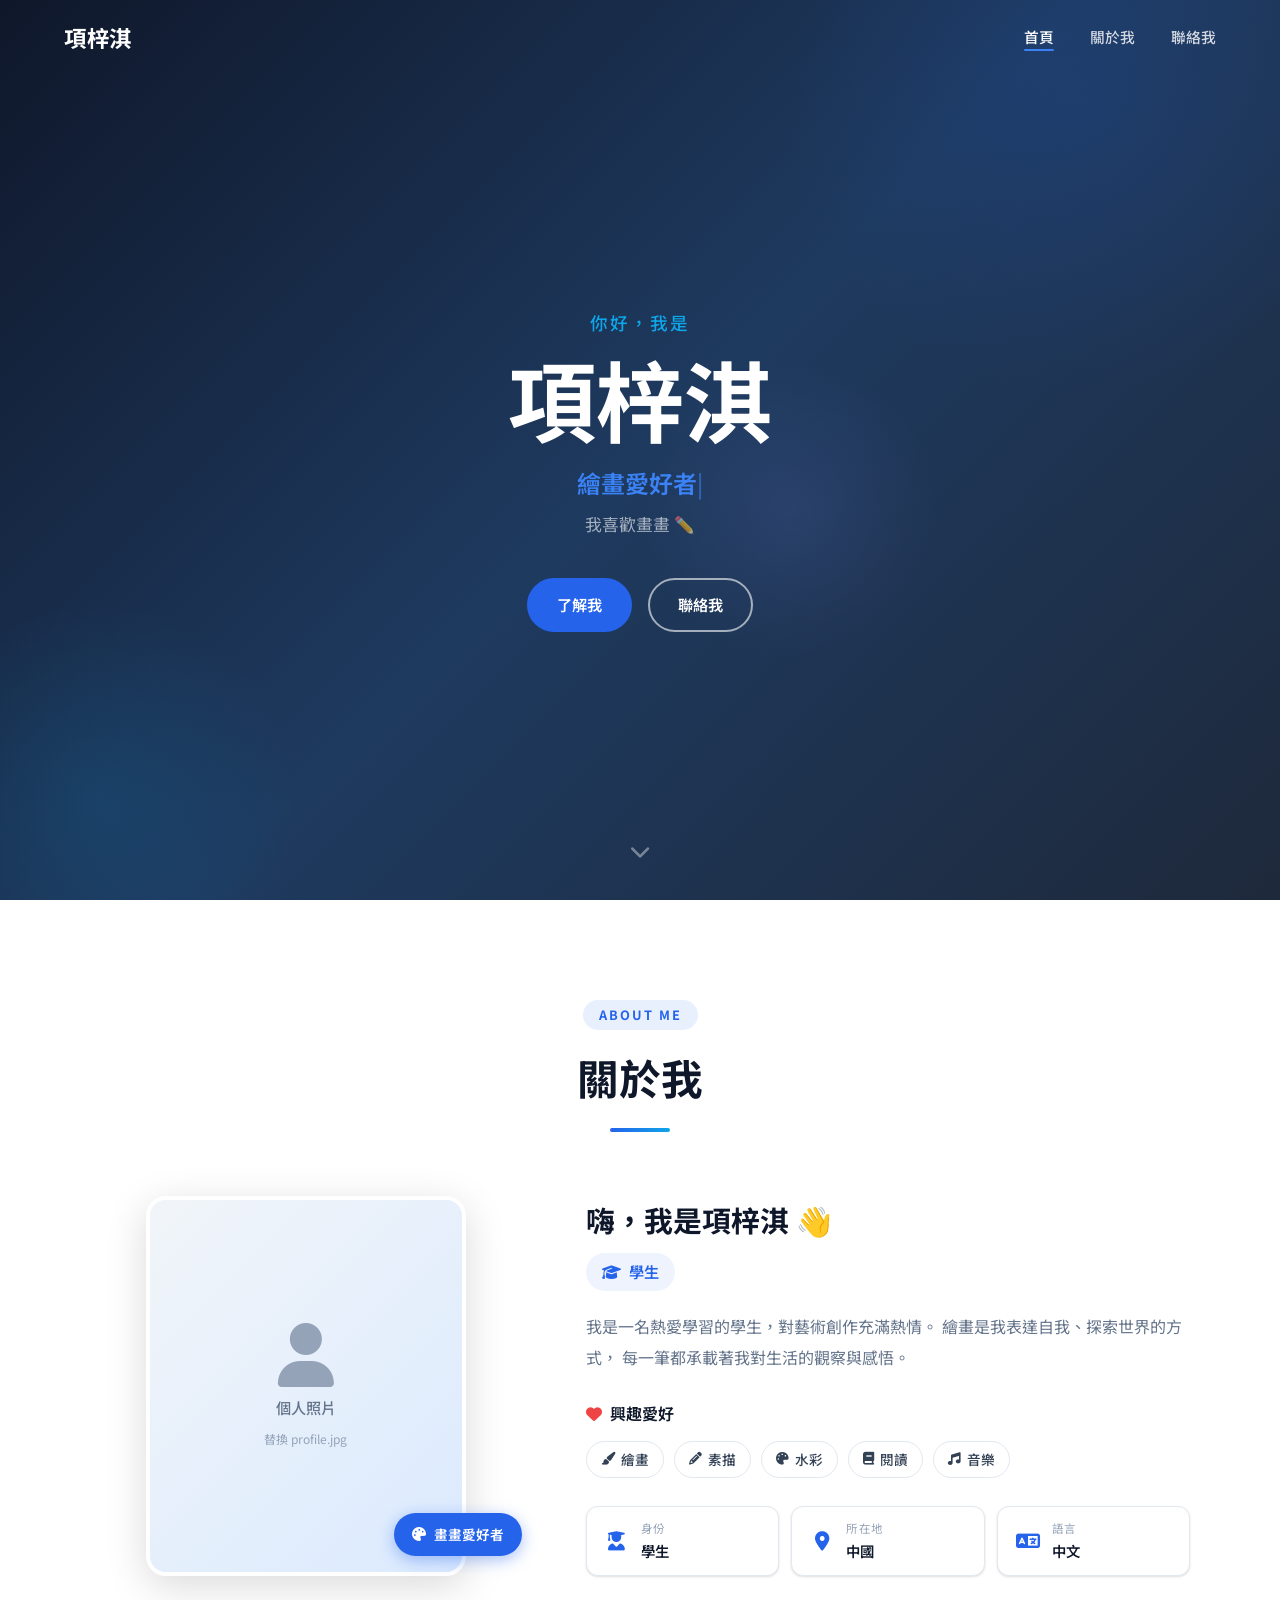
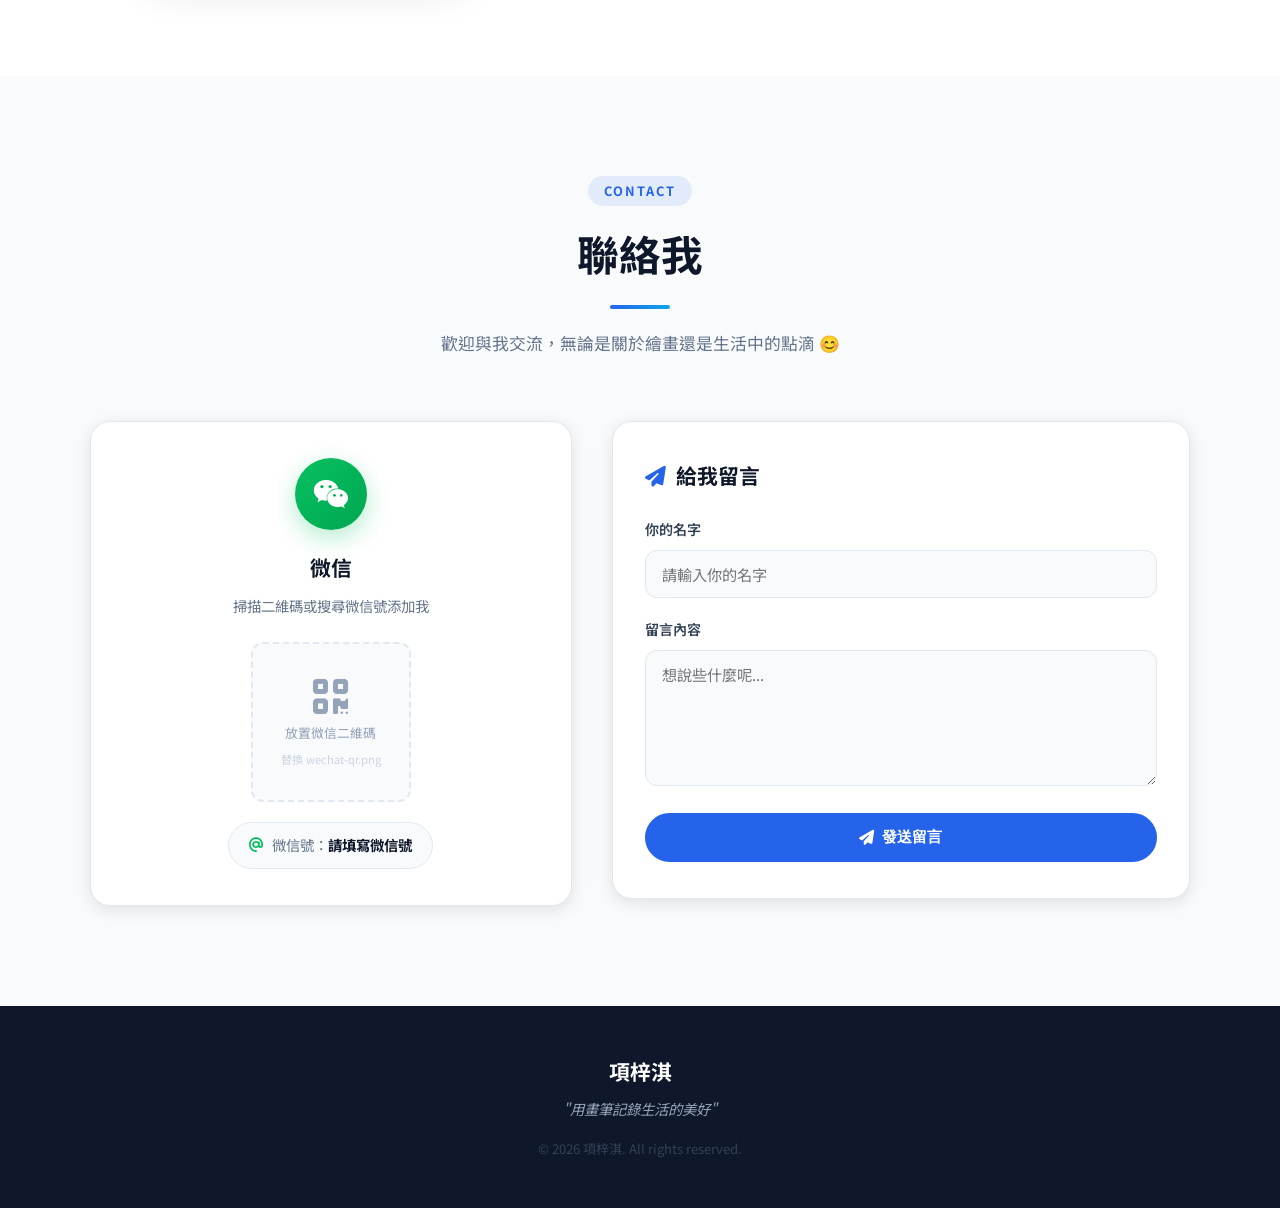
==== index.html @ d7fc3fc5 "feat: 初始化个人网站" ====
<!DOCTYPE html>
<html lang="zh-TW">
<head>
  <meta charset="UTF-8" />
  <meta name="viewport" content="width=device-width, initial-scale=1.0" />
  <title>項梓淇 | 個人網站</title>
  <link rel="stylesheet" href="style.css" />
  <link rel="preconnect" href="https://fonts.googleapis.com" />
  <link href="https://fonts.googleapis.com/css2?family=Noto+Sans+TC:wght@300;400;500;700&family=Montserrat:wght@300;400;600;700&display=swap" rel="stylesheet" />
  <link rel="stylesheet" href="https://cdnjs.cloudflare.com/ajax/libs/font-awesome/6.5.0/css/all.min.css" />
</head>
<body>

  <!-- ===== 導航欄 ===== -->
  <header class="navbar" id="navbar">
    <div class="nav-container">
      <a href="#home" class="nav-logo">項梓淇</a>
      <nav>
        <ul class="nav-links" id="nav-links">
          <li><a href="#home" class="nav-link active">首頁</a></li>
          <li><a href="#about" class="nav-link">關於我</a></li>
          <li><a href="#contact" class="nav-link">聯絡我</a></li>
        </ul>
      </nav>
      <button class="hamburger" id="hamburger" aria-label="選單">
        <span></span><span></span><span></span>
      </button>
    </div>
  </header>

  <!-- ===== 首頁 Hero ===== -->
  <section class="hero" id="home">
    <div class="hero-bg">
      <div class="hero-shape shape1"></div>
      <div class="hero-shape shape2"></div>
      <div class="hero-shape shape3"></div>
    </div>
    <div class="hero-content">
      <p class="hero-greeting">你好，我是</p>
      <h1 class="hero-name">項梓淇</h1>
      <p class="hero-title">
        <span class="typed-text" id="typed"></span><span class="cursor">|</span>
      </p>
      <p class="hero-tagline">我喜歡畫畫 ✏️</p>
      <div class="hero-btns">
        <a href="#about" class="btn btn-primary">了解我</a>
        <a href="#contact" class="btn btn-outline">聯絡我</a>
      </div>
    </div>
    <div class="hero-scroll">
      <a href="#about"><i class="fas fa-chevron-down"></i></a>
    </div>
  </section>

  <!-- ===== 關於我 ===== -->
  <section class="section" id="about">
    <div class="container">
      <div class="section-header">
        <span class="section-tag">About Me</span>
        <h2 class="section-title">關於我</h2>
        <div class="section-divider"></div>
      </div>
      <div class="about-grid">
        <!-- 照片區 -->
        <div class="about-photo-wrap" data-aos="fade-right">
          <div class="about-photo-frame">
            <div class="about-photo-placeholder">
              <i class="fas fa-user"></i>
              <p>個人照片</p>
              <small>替換 profile.jpg</small>
            </div>
            <!-- 如有照片請取消下方註解並刪除 placeholder -->
            <!-- <img src="profile.jpg" alt="項梓淇" class="about-photo" /> -->
          </div>
          <div class="about-badge">
            <i class="fas fa-palette"></i>
            <span>畫畫愛好者</span>
          </div>
        </div>

        <!-- 文字區 -->
        <div class="about-text" data-aos="fade-left">
          <h3 class="about-name">嗨，我是項梓淇 👋</h3>
          <p class="about-role"><i class="fas fa-graduation-cap"></i> 學生</p>
          <p class="about-desc">
            我是一名熱愛學習的學生，對藝術創作充滿熱情。
            繪畫是我表達自我、探索世界的方式，
            每一筆都承載著我對生活的觀察與感悟。
          </p>

          <!-- 興趣愛好 -->
          <div class="hobbies">
            <h4><i class="fas fa-heart"></i> 興趣愛好</h4>
            <div class="hobby-tags">
              <span class="hobby-tag"><i class="fas fa-paint-brush"></i> 繪畫</span>
              <span class="hobby-tag"><i class="fas fa-pencil-alt"></i> 素描</span>
              <span class="hobby-tag"><i class="fas fa-palette"></i> 水彩</span>
              <span class="hobby-tag"><i class="fas fa-book"></i> 閱讀</span>
              <span class="hobby-tag"><i class="fas fa-music"></i> 音樂</span>
            </div>
          </div>

          <!-- 個人資訊卡 -->
          <div class="info-cards">
            <div class="info-card">
              <i class="fas fa-user-graduate"></i>
              <div>
                <span class="info-label">身份</span>
                <span class="info-value">學生</span>
              </div>
            </div>
            <div class="info-card">
              <i class="fas fa-map-marker-alt"></i>
              <div>
                <span class="info-label">所在地</span>
                <span class="info-value">中國</span>
              </div>
            </div>
            <div class="info-card">
              <i class="fas fa-language"></i>
              <div>
                <span class="info-label">語言</span>
                <span class="info-value">中文</span>
              </div>
            </div>
          </div>
        </div>
      </div>
    </div>
  </section>

  <!-- ===== 聯絡我 ===== -->
  <section class="section section-alt" id="contact">
    <div class="container">
      <div class="section-header">
        <span class="section-tag">Contact</span>
        <h2 class="section-title">聯絡我</h2>
        <div class="section-divider"></div>
        <p class="section-desc">歡迎與我交流，無論是關於繪畫還是生活中的點滴 😊</p>
      </div>

      <div class="contact-wrap">
        <!-- 微信卡片 -->
        <div class="contact-card wechat-card" data-aos="fade-up">
          <div class="contact-card-icon">
            <i class="fab fa-weixin"></i>
          </div>
          <h3>微信</h3>
          <p>掃描二維碼或搜尋微信號添加我</p>
          <div class="wechat-qr">
            <div class="qr-placeholder">
              <i class="fas fa-qrcode"></i>
              <p>放置微信二維碼</p>
              <small>替換 wechat-qr.png</small>
            </div>
            <!-- 如有二維碼請取消下方註解 -->
            <!-- <img src="wechat-qr.png" alt="微信二維碼" /> -->
          </div>
          <div class="wechat-id">
            <i class="fas fa-at"></i>
            <span>微信號：<strong>請填寫微信號</strong></span>
          </div>
        </div>

        <!-- 留言/打招呼 -->
        <div class="contact-form-wrap" data-aos="fade-up" data-aos-delay="100">
          <h3><i class="fas fa-paper-plane"></i> 給我留言</h3>
          <form class="contact-form" id="contact-form">
            <div class="form-group">
              <label for="name">你的名字</label>
              <input type="text" id="name" placeholder="請輸入你的名字" required />
            </div>
            <div class="form-group">
              <label for="message">留言內容</label>
              <textarea id="message" rows="5" placeholder="想說些什麼呢..." required></textarea>
            </div>
            <button type="submit" class="btn btn-primary btn-full">
              <i class="fas fa-paper-plane"></i> 發送留言
            </button>
          </form>
          <div class="form-success" id="form-success">
            <i class="fas fa-check-circle"></i>
            <p>留言已收到，謝謝你！</p>
          </div>
        </div>
      </div>
    </div>
  </section>

  <!-- ===== 頁尾 ===== -->
  <footer class="footer">
    <div class="container">
      <div class="footer-inner">
        <p class="footer-name">項梓淇</p>
        <p class="footer-quote">"用畫筆記錄生活的美好"</p>
        <p class="footer-copy">© 2026 項梓淇. All rights reserved.</p>
      </div>
    </div>
  </footer>

  <script src="script.js"></script>
</body>
</html>
---- style.css ----
/* ===========================
   CSS Reset & Variables
=========================== */
*, *::before, *::after {
  box-sizing: border-box;
  margin: 0;
  padding: 0;
}

:root {
  /* 專業商務藍灰色調 */
  --primary:       #2563eb;
  --primary-dark:  #1d4ed8;
  --primary-light: #3b82f6;
  --accent:        #0ea5e9;
  --secondary:     #64748b;
  --dark:          #0f172a;
  --dark-2:        #1e293b;
  --dark-3:        #334155;
  --gray:          #94a3b8;
  --light:         #f1f5f9;
  --lighter:       #f8fafc;
  --white:         #ffffff;
  --border:        #e2e8f0;
  --shadow-sm:     0 1px 3px rgba(0,0,0,.08), 0 1px 2px rgba(0,0,0,.06);
  --shadow:        0 4px 16px rgba(0,0,0,.10);
  --shadow-lg:     0 10px 40px rgba(0,0,0,.15);
  --radius:        12px;
  --radius-lg:     20px;
  --radius-full:   9999px;
  --transition:    all .3s cubic-bezier(.4,0,.2,1);
  --font-main:     'Noto Sans TC', 'Montserrat', sans-serif;
}

html {
  scroll-behavior: smooth;
  font-size: 16px;
}

body {
  font-family: var(--font-main);
  color: var(--dark);
  background: var(--white);
  line-height: 1.7;
  overflow-x: hidden;
}

a { text-decoration: none; color: inherit; }
ul { list-style: none; }
img { max-width: 100%; display: block; }

/* ===========================
   Scrollbar
=========================== */
::-webkit-scrollbar { width: 6px; }
::-webkit-scrollbar-track { background: var(--light); }
::-webkit-scrollbar-thumb { background: var(--primary); border-radius: 3px; }

/* ===========================
   Buttons
=========================== */
.btn {
  display: inline-flex;
  align-items: center;
  gap: 8px;
  padding: 12px 28px;
  border-radius: var(--radius-full);
  font-size: .95rem;
  font-weight: 600;
  cursor: pointer;
  border: 2px solid transparent;
  transition: var(--transition);
  white-space: nowrap;
}

.btn-primary {
  background: var(--primary);
  color: var(--white);
  border-color: var(--primary);
}
.btn-primary:hover {
  background: var(--primary-dark);
  border-color: var(--primary-dark);
  transform: translateY(-2px);
  box-shadow: 0 8px 24px rgba(37,99,235,.35);
}

.btn-outline {
  background: transparent;
  color: var(--white);
  border-color: rgba(255,255,255,.6);
}
.btn-outline:hover {
  background: rgba(255,255,255,.15);
  border-color: var(--white);
  transform: translateY(-2px);
}

.btn-full { width: 100%; justify-content: center; }

/* ===========================
   Navbar
=========================== */
.navbar {
  position: fixed;
  top: 0; left: 0; right: 0;
  z-index: 1000;
  background: transparent;
  transition: var(--transition);
  padding: 0;
}

.navbar.scrolled {
  background: rgba(15,23,42,.95);
  backdrop-filter: blur(12px);
  box-shadow: 0 2px 20px rgba(0,0,0,.2);
}

.nav-container {
  max-width: 1200px;
  margin: 0 auto;
  padding: 18px 24px;
  display: flex;
  align-items: center;
  justify-content: space-between;
}

.nav-logo {
  font-size: 1.4rem;
  font-weight: 700;
  color: var(--white);
  letter-spacing: .5px;
}

.nav-links {
  display: flex;
  gap: 36px;
}

.nav-link {
  color: rgba(255,255,255,.8);
  font-size: .92rem;
  font-weight: 500;
  position: relative;
  transition: var(--transition);
}

.nav-link::after {
  content: '';
  position: absolute;
  bottom: -4px; left: 0;
  width: 0; height: 2px;
  background: var(--primary-light);
  border-radius: 2px;
  transition: width .3s ease;
}

.nav-link:hover,
.nav-link.active {
  color: var(--white);
}
.nav-link:hover::after,
.nav-link.active::after {
  width: 100%;
}

/* Hamburger */
.hamburger {
  display: none;
  flex-direction: column;
  gap: 5px;
  background: none;
  border: none;
  cursor: pointer;
  padding: 4px;
}
.hamburger span {
  width: 24px; height: 2px;
  background: var(--white);
  border-radius: 2px;
  transition: var(--transition);
  display: block;
}
.hamburger.open span:nth-child(1) { transform: translateY(7px) rotate(45deg); }
.hamburger.open span:nth-child(2) { opacity: 0; }
.hamburger.open span:nth-child(3) { transform: translateY(-7px) rotate(-45deg); }

/* ===========================
   Hero
=========================== */
.hero {
  position: relative;
  min-height: 100vh;
  display: flex;
  align-items: center;
  justify-content: center;
  text-align: center;
  overflow: hidden;
  background: linear-gradient(135deg, #0f172a 0%, #1e3a5f 50%, #1e293b 100%);
  padding: 100px 24px 60px;
}

.hero-bg { position: absolute; inset: 0; overflow: hidden; }

.hero-shape {
  position: absolute;
  border-radius: 50%;
  opacity: .12;
}
.shape1 {
  width: 600px; height: 600px;
  background: radial-gradient(circle, var(--primary) 0%, transparent 70%);
  top: -200px; right: -100px;
  animation: float 8s ease-in-out infinite;
}
.shape2 {
  width: 400px; height: 400px;
  background: radial-gradient(circle, var(--accent) 0%, transparent 70%);
  bottom: -100px; left: -100px;
  animation: float 10s ease-in-out infinite reverse;
}
.shape3 {
  width: 300px; height: 300px;
  background: radial-gradient(circle, #818cf8 0%, transparent 70%);
  top: 40%; left: 50%;
  animation: float 12s ease-in-out infinite;
}

@keyframes float {
  0%, 100% { transform: translateY(0) scale(1); }
  50%       { transform: translateY(-30px) scale(1.05); }
}

.hero-content {
  position: relative;
  z-index: 1;
  max-width: 700px;
}

.hero-greeting {
  font-size: 1.1rem;
  color: var(--accent);
  font-weight: 500;
  letter-spacing: 2px;
  text-transform: uppercase;
  margin-bottom: 12px;
  opacity: 0;
  animation: fadeUp .6s ease .3s forwards;
}

.hero-name {
  font-size: clamp(3rem, 8vw, 5.5rem);
  font-weight: 700;
  color: var(--white);
  line-height: 1.1;
  margin-bottom: 16px;
  opacity: 0;
  animation: fadeUp .6s ease .5s forwards;
}

.hero-title {
  font-size: clamp(1.1rem, 3vw, 1.5rem);
  color: rgba(255,255,255,.7);
  margin-bottom: 12px;
  height: 2.2rem;
  opacity: 0;
  animation: fadeUp .6s ease .7s forwards;
}

.typed-text { color: var(--primary-light); font-weight: 600; }
.cursor {
  display: inline-block;
  color: var(--primary-light);
  animation: blink 1s step-end infinite;
  font-weight: 300;
}
@keyframes blink { 0%,100%{opacity:1} 50%{opacity:0} }

.hero-tagline {
  font-size: 1.05rem;
  color: rgba(255,255,255,.6);
  margin-bottom: 40px;
  opacity: 0;
  animation: fadeUp .6s ease .9s forwards;
}

.hero-btns {
  display: flex;
  gap: 16px;
  justify-content: center;
  flex-wrap: wrap;
  opacity: 0;
  animation: fadeUp .6s ease 1.1s forwards;
}

.hero-scroll {
  position: absolute;
  bottom: 32px; left: 50%;
  transform: translateX(-50%);
  color: rgba(255,255,255,.4);
  font-size: 1.3rem;
  animation: bounce 2s ease-in-out infinite;
  z-index: 1;
}
@keyframes bounce {
  0%,100%{ transform: translateX(-50%) translateY(0); }
  50%    { transform: translateX(-50%) translateY(8px); }
}

@keyframes fadeUp {
  from { opacity: 0; transform: translateY(24px); }
  to   { opacity: 1; transform: translateY(0); }
}

/* ===========================
   Section Commons
=========================== */
.section { padding: 100px 24px; }
.section-alt { background: var(--lighter); }

.container {
  max-width: 1100px;
  margin: 0 auto;
}

.section-header {
  text-align: center;
  margin-bottom: 64px;
}

.section-tag {
  display: inline-block;
  background: rgba(37,99,235,.1);
  color: var(--primary);
  font-size: .8rem;
  font-weight: 700;
  letter-spacing: 2px;
  text-transform: uppercase;
  padding: 4px 16px;
  border-radius: var(--radius-full);
  margin-bottom: 12px;
}

.section-title {
  font-size: clamp(1.8rem, 4vw, 2.6rem);
  font-weight: 700;
  color: var(--dark);
  margin-bottom: 16px;
}

.section-divider {
  width: 60px; height: 4px;
  background: linear-gradient(90deg, var(--primary), var(--accent));
  border-radius: 2px;
  margin: 0 auto 20px;
}

.section-desc {
  color: var(--secondary);
  font-size: 1.05rem;
  max-width: 500px;
  margin: 0 auto;
}

/* ===========================
   About
=========================== */
.about-grid {
  display: grid;
  grid-template-columns: 1fr 1.4fr;
  gap: 64px;
  align-items: start;
}

/* Photo */
.about-photo-wrap {
  position: relative;
  display: flex;
  justify-content: center;
}

.about-photo-frame {
  width: 320px; height: 380px;
  border-radius: var(--radius-lg);
  overflow: hidden;
  box-shadow: var(--shadow-lg);
  border: 4px solid var(--white);
  background: var(--light);
  position: relative;
}

.about-photo {
  width: 100%; height: 100%;
  object-fit: cover;
}

.about-photo-placeholder {
  width: 100%; height: 100%;
  display: flex;
  flex-direction: column;
  align-items: center;
  justify-content: center;
  background: linear-gradient(135deg, var(--light) 0%, #dbeafe 100%);
  color: var(--secondary);
  gap: 8px;
}
.about-photo-placeholder i { font-size: 4rem; color: var(--gray); }
.about-photo-placeholder p { font-size: .95rem; font-weight: 500; color: var(--secondary); }
.about-photo-placeholder small { font-size: .75rem; color: var(--gray); }

.about-badge {
  position: absolute;
  bottom: 20px;
  right: 0;
  background: var(--primary);
  color: var(--white);
  padding: 10px 18px;
  border-radius: var(--radius-full);
  display: flex;
  align-items: center;
  gap: 8px;
  font-size: .85rem;
  font-weight: 600;
  box-shadow: 0 4px 16px rgba(37,99,235,.4);
}

/* Text */
.about-name {
  font-size: 1.8rem;
  font-weight: 700;
  color: var(--dark);
  margin-bottom: 8px;
}

.about-role {
  display: inline-flex;
  align-items: center;
  gap: 8px;
  color: var(--primary);
  font-size: .95rem;
  font-weight: 600;
  background: rgba(37,99,235,.08);
  padding: 6px 16px;
  border-radius: var(--radius-full);
  margin-bottom: 20px;
}

.about-desc {
  color: var(--secondary);
  line-height: 1.9;
  margin-bottom: 28px;
  font-size: 1rem;
}

/* Hobbies */
.hobbies { margin-bottom: 28px; }
.hobbies h4 {
  font-size: 1rem;
  font-weight: 600;
  color: var(--dark);
  margin-bottom: 14px;
  display: flex;
  align-items: center;
  gap: 8px;
}
.hobbies h4 i { color: #ef4444; }

.hobby-tags { display: flex; flex-wrap: wrap; gap: 10px; }

.hobby-tag {
  display: inline-flex;
  align-items: center;
  gap: 6px;
  background: var(--white);
  border: 1.5px solid var(--border);
  color: var(--dark-3);
  font-size: .85rem;
  font-weight: 500;
  padding: 6px 14px;
  border-radius: var(--radius-full);
  transition: var(--transition);
  cursor: default;
}
.hobby-tag:hover {
  border-color: var(--primary);
  color: var(--primary);
  background: rgba(37,99,235,.06);
  transform: translateY(-2px);
}
.hobby-tag i { font-size: .8rem; }

/* Info Cards */
.info-cards { display: flex; flex-wrap: wrap; gap: 12px; }

.info-card {
  display: flex;
  align-items: center;
  gap: 12px;
  background: var(--white);
  border: 1px solid var(--border);
  padding: 12px 18px;
  border-radius: var(--radius);
  box-shadow: var(--shadow-sm);
  flex: 1;
  min-width: 140px;
  transition: var(--transition);
}
.info-card:hover {
  border-color: var(--primary);
  box-shadow: 0 4px 16px rgba(37,99,235,.12);
  transform: translateY(-2px);
}
.info-card > i {
  font-size: 1.2rem;
  color: var(--primary);
  width: 24px;
  text-align: center;
}
.info-card div { display: flex; flex-direction: column; }
.info-label { font-size: .72rem; color: var(--gray); text-transform: uppercase; letter-spacing: .5px; }
.info-value { font-size: .9rem; font-weight: 600; color: var(--dark); }

/* ===========================
   Contact
=========================== */
.contact-wrap {
  display: grid;
  grid-template-columns: 1fr 1.2fr;
  gap: 40px;
  align-items: start;
}

/* WeChat Card */
.contact-card {
  background: var(--white);
  border-radius: var(--radius-lg);
  padding: 36px 28px;
  text-align: center;
  box-shadow: var(--shadow);
  border: 1px solid var(--border);
  transition: var(--transition);
}
.contact-card:hover {
  box-shadow: var(--shadow-lg);
  transform: translateY(-4px);
}

.contact-card-icon {
  width: 72px; height: 72px;
  background: linear-gradient(135deg, #07c160, #00a651);
  border-radius: 50%;
  display: flex;
  align-items: center;
  justify-content: center;
  margin: 0 auto 20px;
  box-shadow: 0 8px 24px rgba(7,193,96,.3);
}
.contact-card-icon i { font-size: 2rem; color: var(--white); }

.contact-card h3 {
  font-size: 1.3rem;
  font-weight: 700;
  color: var(--dark);
  margin-bottom: 8px;
}
.contact-card > p {
  color: var(--secondary);
  font-size: .9rem;
  margin-bottom: 24px;
}

.wechat-qr {
  margin-bottom: 20px;
}
.qr-placeholder {
  width: 160px; height: 160px;
  border: 2px dashed var(--border);
  border-radius: var(--radius);
  display: flex;
  flex-direction: column;
  align-items: center;
  justify-content: center;
  margin: 0 auto;
  color: var(--gray);
  gap: 6px;
  background: var(--lighter);
}
.qr-placeholder i { font-size: 2.5rem; color: var(--gray); }
.qr-placeholder p { font-size: .8rem; }
.qr-placeholder small { font-size: .7rem; color: #cbd5e1; }

.wechat-qr img {
  width: 160px; height: 160px;
  object-fit: contain;
  border-radius: var(--radius);
  margin: 0 auto;
}

.wechat-id {
  display: inline-flex;
  align-items: center;
  gap: 8px;
  background: var(--lighter);
  border: 1px solid var(--border);
  padding: 10px 20px;
  border-radius: var(--radius-full);
  font-size: .9rem;
  color: var(--secondary);
}
.wechat-id strong { color: var(--dark); }
.wechat-id i { color: #07c160; }

/* Form */
.contact-form-wrap {
  background: var(--white);
  border-radius: var(--radius-lg);
  padding: 36px 32px;
  box-shadow: var(--shadow);
  border: 1px solid var(--border);
}
.contact-form-wrap h3 {
  font-size: 1.3rem;
  font-weight: 700;
  color: var(--dark);
  margin-bottom: 24px;
  display: flex;
  align-items: center;
  gap: 10px;
}
.contact-form-wrap h3 i { color: var(--primary); }

.form-group { margin-bottom: 20px; }

.form-group label {
  display: block;
  font-size: .88rem;
  font-weight: 600;
  color: var(--dark-3);
  margin-bottom: 8px;
}

.form-group input,
.form-group textarea {
  width: 100%;
  padding: 12px 16px;
  border: 1.5px solid var(--border);
  border-radius: var(--radius);
  font-size: .95rem;
  font-family: var(--font-main);
  color: var(--dark);
  background: var(--lighter);
  transition: var(--transition);
  outline: none;
  resize: vertical;
}

.form-group input:focus,
.form-group textarea:focus {
  border-color: var(--primary);
  background: var(--white);
  box-shadow: 0 0 0 3px rgba(37,99,235,.1);
}

.form-success {
  display: none;
  flex-direction: column;
  align-items: center;
  gap: 12px;
  padding: 32px;
  text-align: center;
  color: #16a34a;
}
.form-success.show { display: flex; }
.form-success i { font-size: 2.5rem; }
.form-success p { font-size: 1rem; font-weight: 500; color: var(--dark); }

/* ===========================
   Footer
=========================== */
.footer {
  background: var(--dark);
  padding: 48px 24px;
  text-align: center;
}

.footer-inner { display: flex; flex-direction: column; gap: 8px; align-items: center; }

.footer-name {
  font-size: 1.3rem;
  font-weight: 700;
  color: var(--white);
}

.footer-quote {
  font-size: .9rem;
  color: var(--gray);
  font-style: italic;
}

.footer-copy {
  font-size: .82rem;
  color: var(--dark-3);
  margin-top: 8px;
}

/* ===========================
   Animations (data-aos simulate)
=========================== */
[data-aos] {
  opacity: 0;
  transform: translateY(30px);
  transition: opacity .7s ease, transform .7s ease;
}
[data-aos].aos-animate {
  opacity: 1;
  transform: translateY(0);
}
[data-aos][data-aos-delay="100"] { transition-delay: .1s; }
[data-aos][data-aos-delay="200"] { transition-delay: .2s; }

/* ===========================
   Responsive
=========================== */
@media (max-width: 900px) {
  .about-grid {
    grid-template-columns: 1fr;
    gap: 48px;
  }
  .about-photo-wrap { justify-content: center; }

  .contact-wrap {
    grid-template-columns: 1fr;
  }
}

@media (max-width: 640px) {
  .section { padding: 72px 20px; }

  .nav-links {
    position: fixed;
    top: 0; right: -100%;
    width: 70%; height: 100vh;
    background: rgba(15,23,42,.98);
    backdrop-filter: blur(12px);
    flex-direction: column;
    justify-content: center;
    align-items: center;
    gap: 40px;
    transition: right .3s ease;
  }
  .nav-links.open { right: 0; }
  .nav-link { font-size: 1.1rem; }

  .hamburger { display: flex; }

  .hero-btns { flex-direction: column; align-items: center; }
  .hero-btns .btn { width: 200px; justify-content: center; }

  .about-photo-frame { width: 260px; height: 310px; }

  .info-cards { flex-direction: column; }

  .contact-form-wrap { padding: 28px 20px; }
}
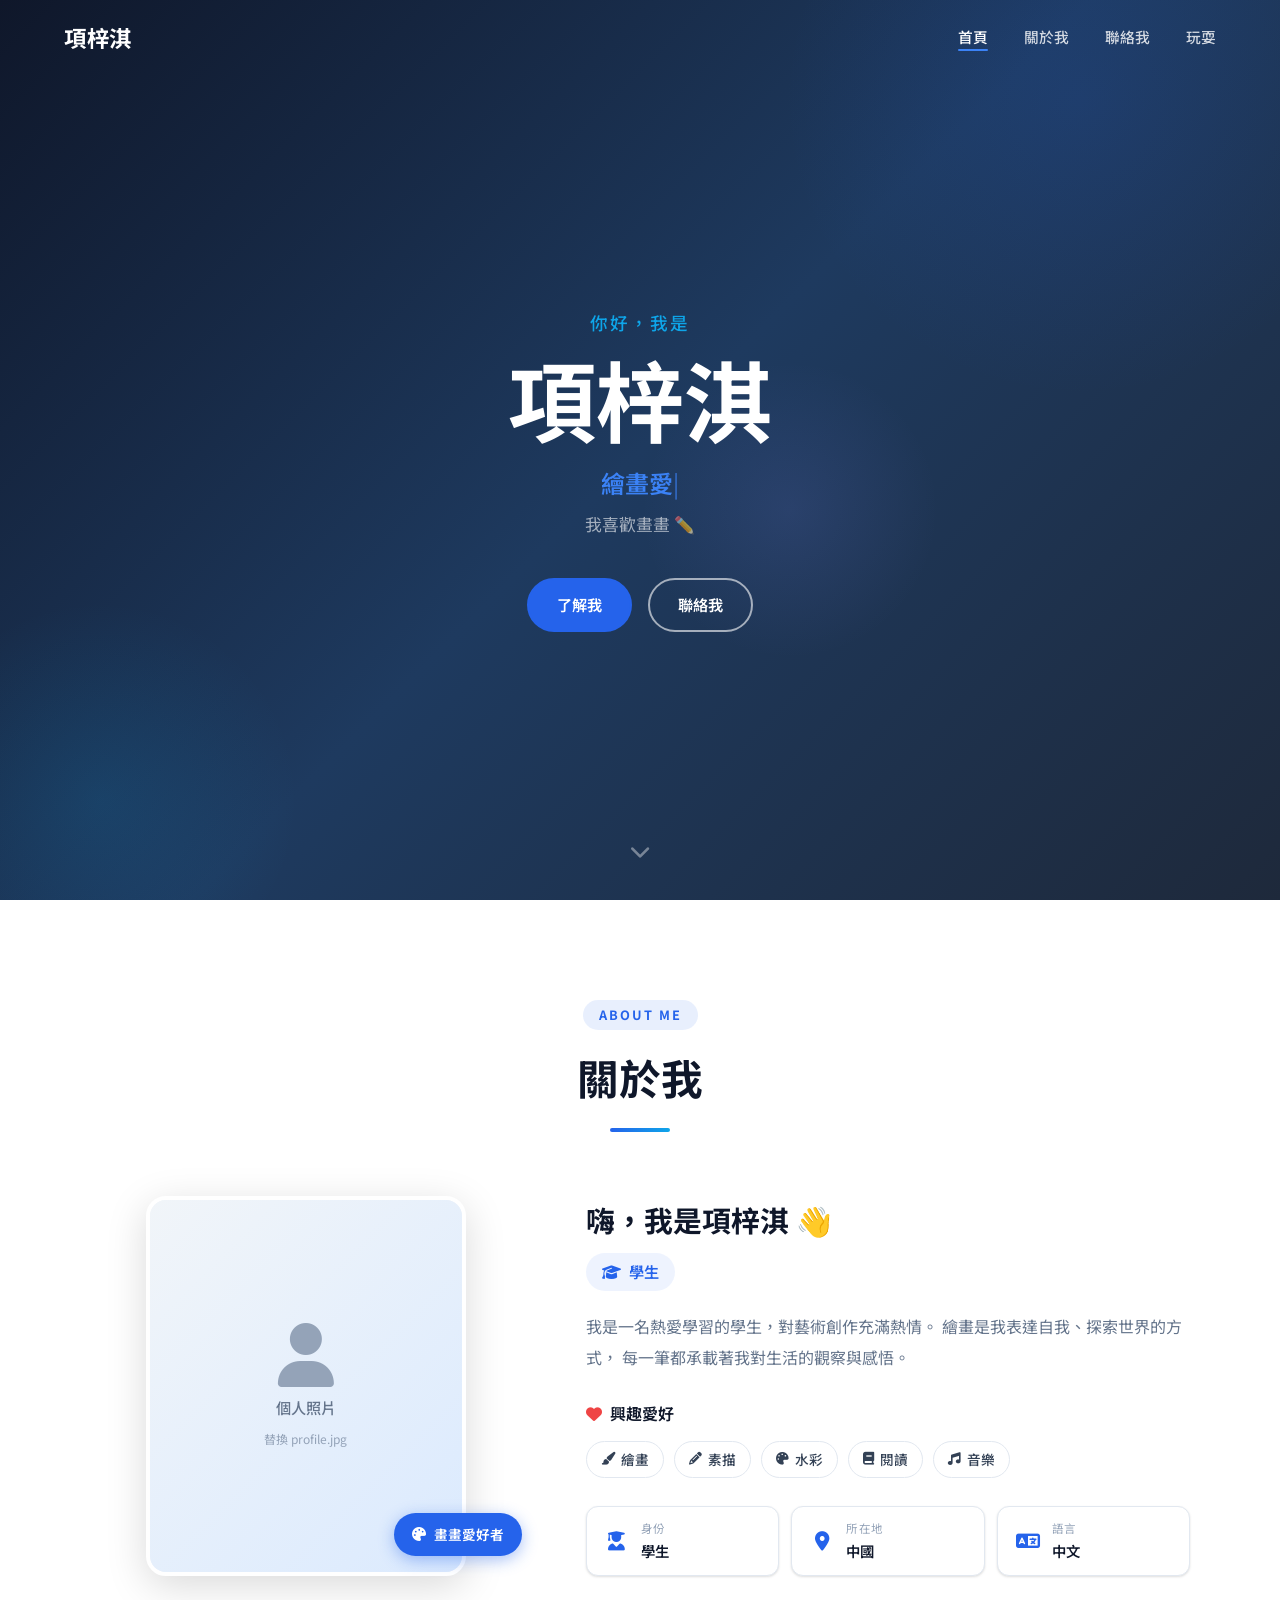
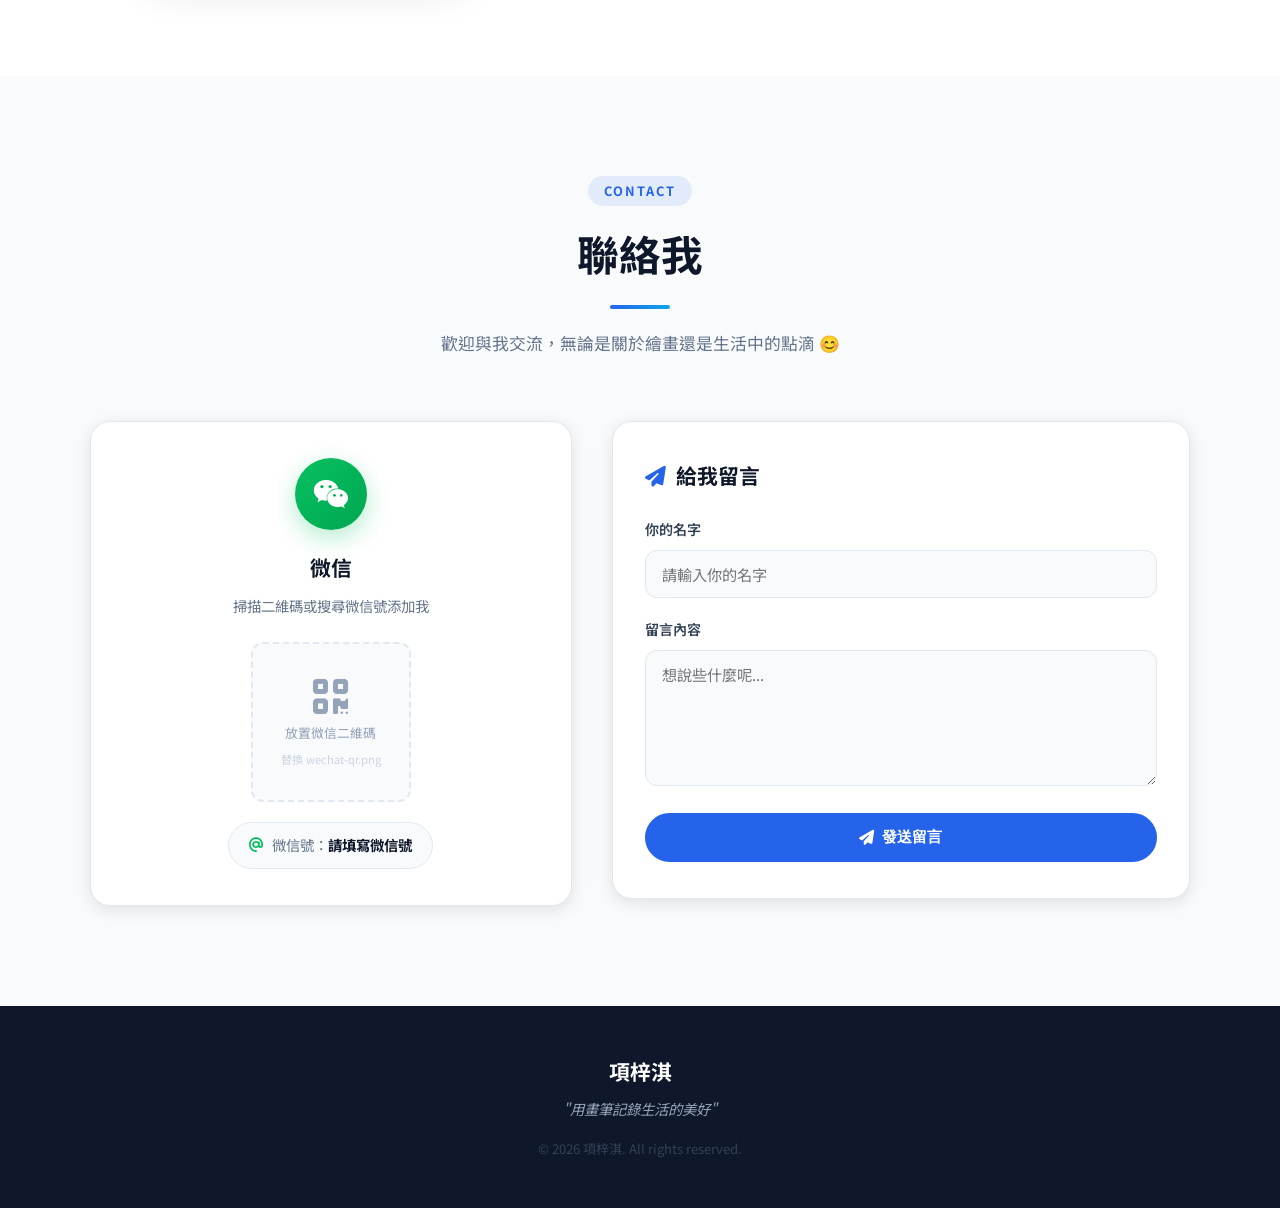
==== commit 20ae505d: "feat: 新增玩耍頁面（擺錘互動）" ====
--- a/index.html
+++ b/index.html
@@ -20,6 +20,7 @@
           <li><a href="#home" class="nav-link active">首頁</a></li>
           <li><a href="#about" class="nav-link">關於我</a></li>
           <li><a href="#contact" class="nav-link">聯絡我</a></li>
+          <li><a href="play.html" class="nav-link">玩耍</a></li>
         </ul>
       </nav>
       <button class="hamburger" id="hamburger" aria-label="選單">
